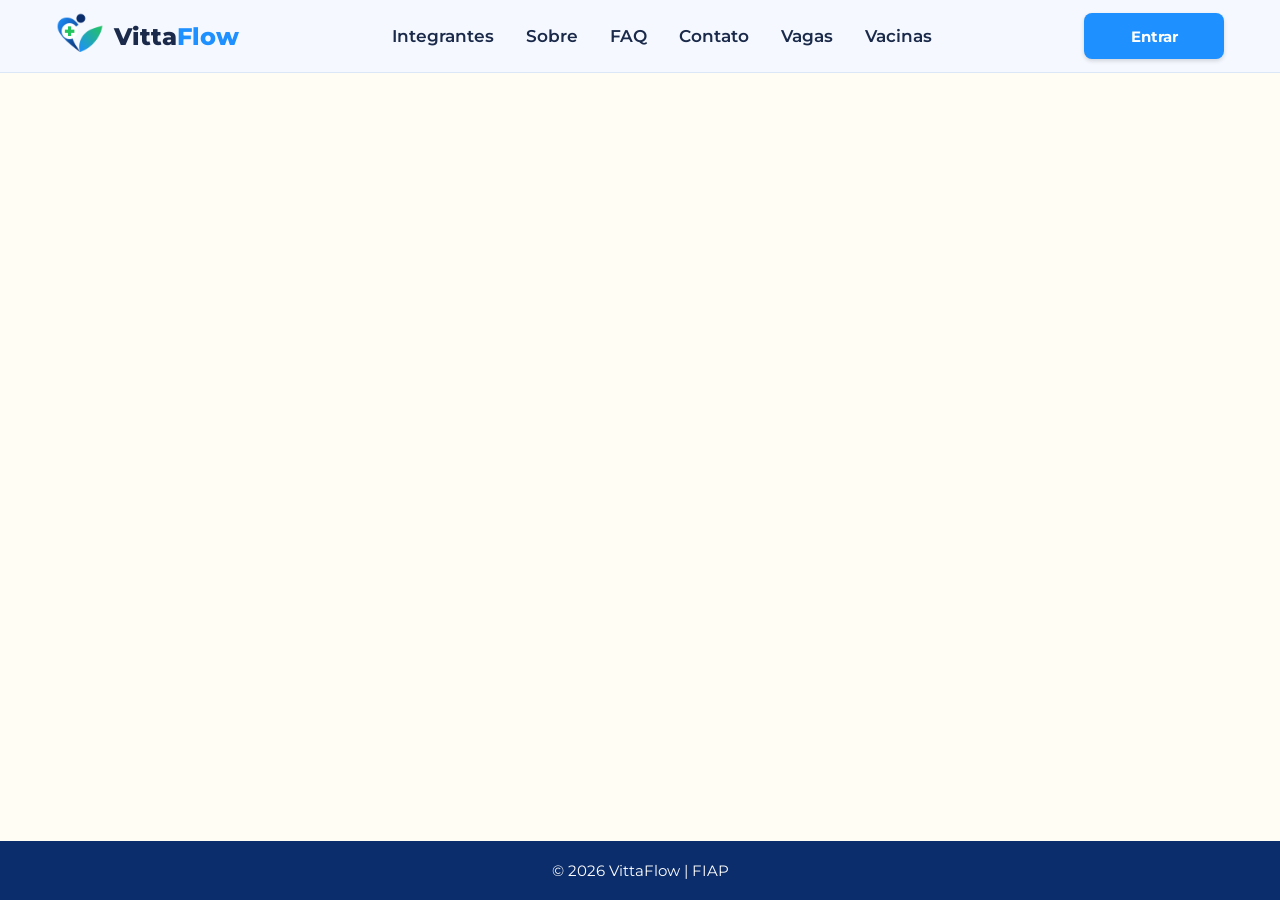
==== index.html @ a1d6f842 "Esqueleto" ====
<!DOCTYPE html>
<html lang="pt-BR">

<head>
    <meta charset="UTF-8">
    <meta name="viewport" content="width=device-width, initial-scale=1.0">
    <link rel="stylesheet" href="./css/style.css">
    <link rel="icon" type="image/x-icon" href="img/icon.ico">
    <link rel="preconnect" href="https://fonts.googleapis.com">
    <link rel="preconnect" href="https://fonts.gstatic.com" crossorigin>
    <link href="https://fonts.googleapis.com/css2?family=Montserrat:wght@400;600;700;800&display=swap" rel="stylesheet">
    <link rel="stylesheet" href="https://cdnjs.cloudflare.com/ajax/libs/font-awesome/6.5.2/css/all.min.css">
    <title>VittaFlow</title>
</head>

<body>
    <header>
        <div class="logo">
            <a href="index.html"><img src="./assets/icons/logo.png" alt="Logo VittaFlow" class="logoImg"></a>
            <span>Vitta<p>Flow</p></span>
        </div>

        <button class="btn-menu" id="btn-menu" aria-label="Abrir menu">
            <span></span>
            <span></span>
            <span></span>
        </button>

        <nav class="menu-centro" id="menu-centro">
            <ul>
                <li><a href="./integrantes.html">Integrantes</a></li>
                <li><a href="./sobre.html">Sobre</a></li>
                <li><a href="./faq.html">FAQ</a></li>
                <li><a href="./contato.html">Contato</a></li>
                <li><a href="./vagas.html">Vagas</a></li>
                <li><a href="./vacinas.html">Vacinas</a></li>
            </ul>
        </nav>

        <div class="botoes-direita">
            <a href="login.html"><button>Entrar</button></a>
        </div>
    </header>

    <main>
        
    </main>

    <footer>
        <p>© 2026 VittaFlow | FIAP</p>
    </footer>

    <script src="./js/script.js"></script>
</body>

</html>
---- css/style.css ----
* {
  margin: 0;
  padding: 0;
  box-sizing: border-box;
}


:root {
  --azul-saude: #0B2D6B;
  --azul-tech: #1E90FF;
  --verde-vida: #22C55E;
  --fundo: #FFFDF4;
  --card: #FBEBC8;
  --cinza-claro: #F5F9FF;
  --branco: #ffffff;
  --texto: #1b2a4a;
  --texto-suave: #55627f;

}

body {
  font-family: "Montserrat", sans-serif;
  color: var(--texto);
  background-color: var(--fundo);
  min-height: 100vh;
  display: flex;
  flex-direction: column;
}

a {
  color: inherit;
  text-decoration: none;
}

ul {
  display: inline-flex;
  list-style: none;
}

header {
  background-color: var(--cinza-claro);
  display: flex;
  justify-content: space-between;
  align-items: center;
  width: 100%;
  padding: 12px 56px;
  border-bottom: 1px solid #dbe6f6;
}

.logo {
  display: flex;
  align-items: center;
  gap: 10px;
}

.logo span {
  display: flex;
  font-size: 1.5rem;
  font-weight: 800;
}

.logo span p {
  color: var(--azul-tech);
}

.logoImg {
  width: 3rem;
  height: auto;
}

.menu-centro {
  display: flex;
  gap: 15px;
  color: var(--texto);
}

header ul {
  gap: 32px;
  color: var(--texto);
  font-size: 17px;
  font-weight: 600;
}

.menu-centro a {
  padding-bottom: 4px;
  transition: 0.3s;
}

.menu-centro a:hover {
  color: var(--laranja);
}

.menu-centro .ativo {
  width: 10px;
  height: 10px;
  background-color: var(--azul-tech);
  color: white;
  border-radius: 25px;
}

.menu-centro .ativo:hover{
  background-color: var(--azul-saude);
  color: white;
}
.botoes-direita {
  display: flex;
  align-items: center;
}

button {
  width: 140px;
  height: 46px;
  border-radius: 8px;
  background-color: var(--azul-tech);
  font-family: inherit;
  font-size: 15px;
  color: var(--branco);
  font-weight: 700;
  cursor: pointer;
  border: none;
  box-shadow: 0 2px 4px rgba(0,0,0,0.15);
  transition: background-color 0.2s, transform 0.2s;
}

button:hover {
  background-color: #1479dc;
  transform: translateY(-2px);
}

main {
  flex: 1;
  display: flex;
  flex-direction: column;
}

.container1 {
  display: flex;
  justify-content: space-between;
  align-items: center;
  gap: 50px;
  background: linear-gradient(180deg, #ffffff 0%, #fffbe6 100%);
  padding: 60px 56px;
}

.texto {
  display: flex;
  flex-direction: column;
  max-width: 640px;
  gap: 20px;
}

.texto h1 {
  font-size: 40px;
  line-height: 1.2;
  font-weight: 800;
  color: var(--azul-saude);
}

.texto h3 {
  font-size: 20px;
  font-weight: 400;
  line-height: 1.5;
  color: var(--texto-suave);
}

footer {
  background-color: var(--azul-saude);
  color: var(--branco);
  text-align: center;
  padding: 20px;
  font-size: 14px;
}

footer p {
  margin: 0;
  font-size: 0.95rem;
}

/* =====================================================
   RESPONSIVIDADE (Menu Hambúrguer, Tablet e Mobile)
   ===================================================== */
.btn-menu {
  display: none;
  flex-direction: column;
  justify-content: center;
  align-items: center;
  gap: 5px;
  width: 44px;
  height: 44px;
  padding: 0;
  background: transparent;
  border: none;
  box-shadow: none;
  border-radius: 8px;
}

.btn-menu span {
  display: block;
  width: 24px;
  height: 3px;
  background-color: var(--texto);
  border-radius: 2px;
  transition: transform 0.3s, opacity 0.3s;
}

.btn-menu.aberto span:nth-child(1) {
  transform: translateY(8px) rotate(45deg);
}

.btn-menu.aberto span:nth-child(2) {
  opacity: 0;
}

.btn-menu.aberto span:nth-child(3) {
  transform: translateY(-8px) rotate(-45deg);
}

a:focus-visible,
button:focus-visible,
input:focus-visible {
  outline: 3px solid var(--laranja);
  outline-offset: 2px;
}

/* ===== TABLET e ABAIXO (até 991px) ===== */
@media (max-width: 991px) {
  header {
    position: relative;
    padding: 12px 24px;
  }

  .btn-menu {
    display: flex;
  }

  .menu-centro {
    display: none;
    position: absolute;
    top: 100%;
    left: 0;
    width: 100%;
    z-index: 100;
    padding: 12px 24px 20px;
    background-color: var(--cinza-claro);
    border-top: 1px solid rgba(0, 0, 0, 0.12);
    box-shadow: 0 8px 14px rgba(0, 0, 0, 0.15);
  }

  .menu-centro.aberto {
    display: flex;
  }

  header ul {
    display: flex;
    flex-direction: column;
    gap: 8px;
    width: 100%;
  }

  .menu-centro a {
    display: block;
    padding: 10px 4px;
  }

  .menu-centro .ativo {
    border-bottom: none;
    border-left: 4px solid var(--laranja);
    padding-left: 12px;
  }

  .container1 {
    padding: 40px 24px;
  }
}

/* ===== MOBILE (até 767px) ===== */
@media (max-width: 767px) {
  header {
    padding: 10px 16px;
  }

  .logoImg {
    width: 2.4rem;
  }

  .logo span {
    font-size: 1.2rem;
  }

  .botoes-direita button {
    width: auto;
    height: 38px;
    padding: 0 12px;
    font-size: 13px;
  }

  .texto h1 {
    font-size: 1.75rem;
  }

  .texto h3 {
    font-size: 1rem;
  }

  .container1 {
    padding: 30px 16px;
  }

  footer {
    padding: 16px;
  }
}
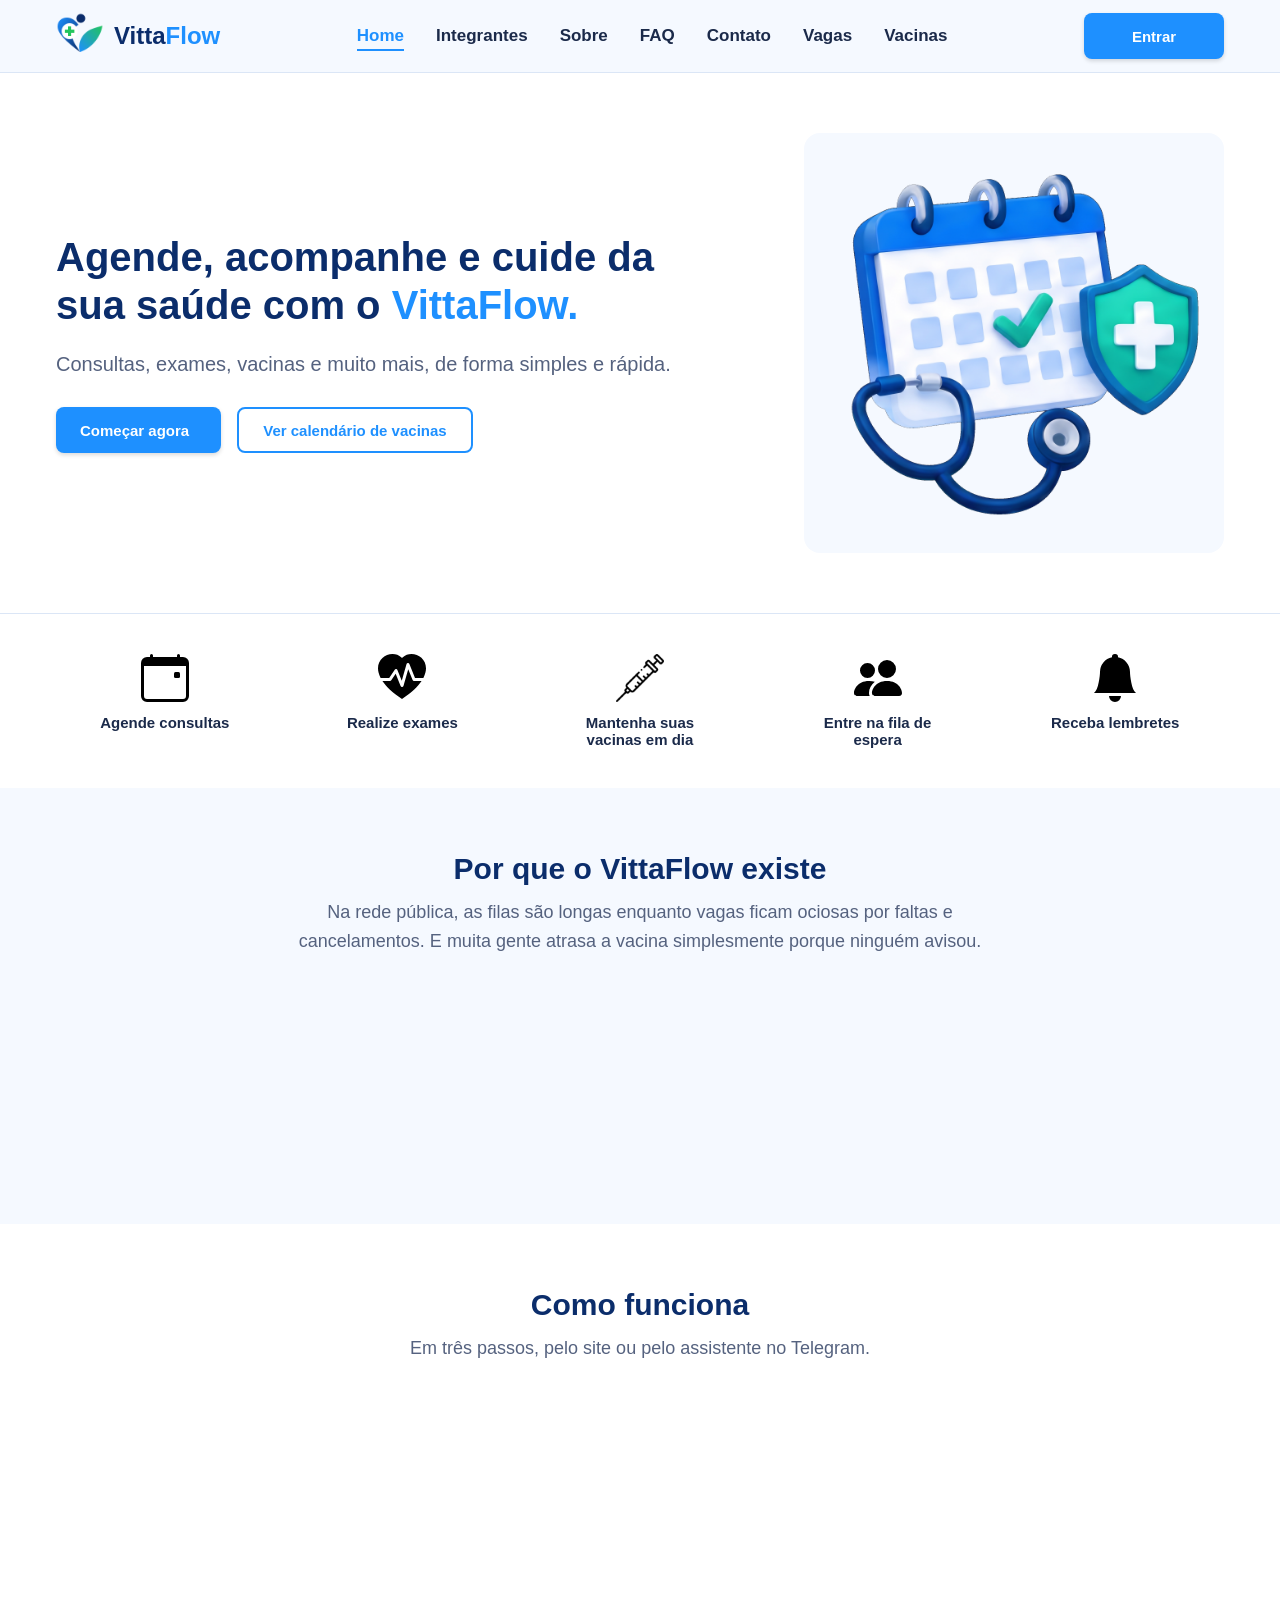
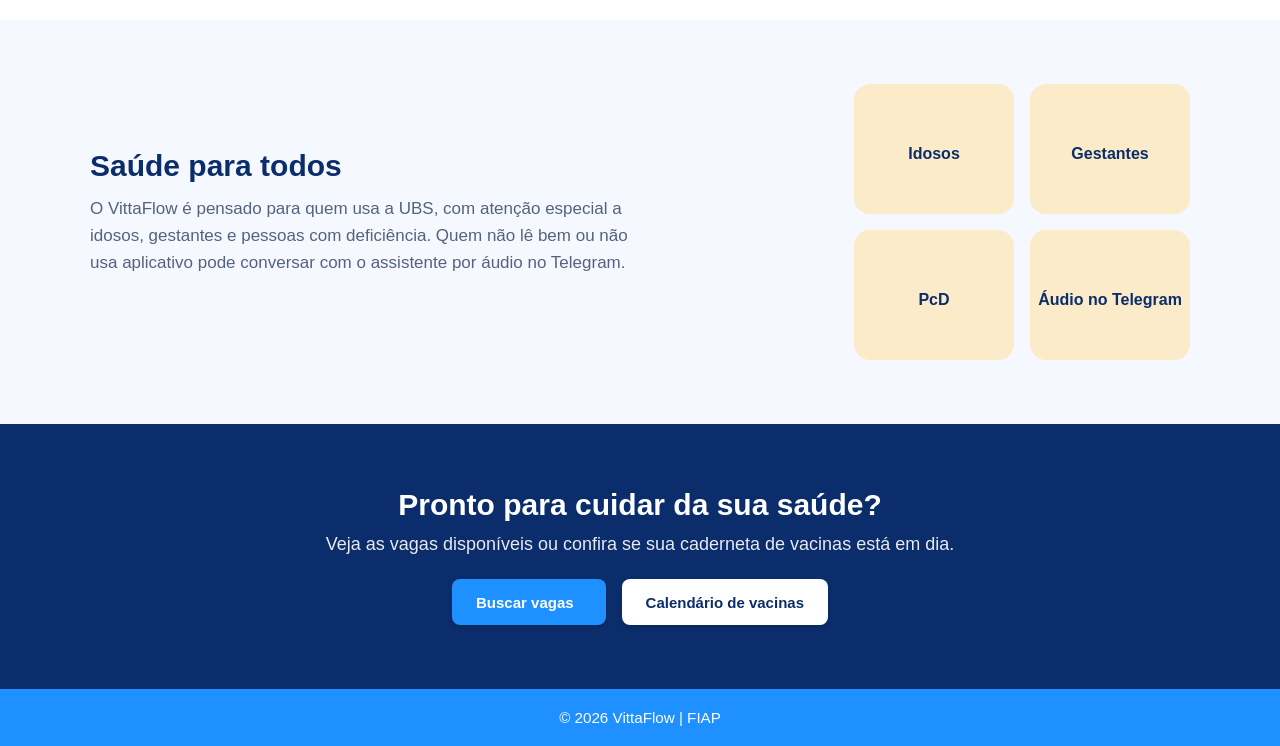
==== commit 02aa5c15: "Home e Integrantes" ====
--- a/index.html
+++ b/index.html
@@ -4,13 +4,12 @@
 <head>
     <meta charset="UTF-8">
     <meta name="viewport" content="width=device-width, initial-scale=1.0">
+    <meta name="description"
+        content="VittaFlow: agende consultas, exames e vacinas na rede pública, entre na fila de espera e receba lembretes.">
     <link rel="stylesheet" href="./css/style.css">
-    <link rel="icon" type="image/x-icon" href="img/icon.ico">
+    <link rel="icon" type="image/x-icon" href="assets/icons/logo.ico">
     <link rel="preconnect" href="https://fonts.googleapis.com">
-    <link rel="preconnect" href="https://fonts.gstatic.com" crossorigin>
-    <link href="https://fonts.googleapis.com/css2?family=Montserrat:wght@400;600;700;800&display=swap" rel="stylesheet">
-    <link rel="stylesheet" href="https://cdnjs.cloudflare.com/ajax/libs/font-awesome/6.5.2/css/all.min.css">
-    <title>VittaFlow</title>
+    <title>VittaFlow | Home</title>
 </head>
 
 <body>
@@ -20,7 +19,8 @@
             <span>Vitta<p>Flow</p></span>
         </div>
 
-        <button class="btn-menu" id="btn-menu" aria-label="Abrir menu">
+        <button class="btn-menu" id="btn-menu" aria-label="Abrir menu" aria-expanded="false"
+            aria-controls="menu-centro">
             <span></span>
             <span></span>
             <span></span>
@@ -28,6 +28,7 @@
 
         <nav class="menu-centro" id="menu-centro">
             <ul>
+                <li><a href="./index.html" class="ativo">Home</a></li>
                 <li><a href="./integrantes.html">Integrantes</a></li>
                 <li><a href="./sobre.html">Sobre</a></li>
                 <li><a href="./faq.html">FAQ</a></li>
@@ -38,12 +39,140 @@
         </nav>
 
         <div class="botoes-direita">
-            <a href="login.html"><button>Entrar</button></a>
+            <a href="vagas.html" class="btn">Entrar</a>
         </div>
     </header>
 
     <main>
-        
+        <!-- Seção principal -->
+        <section class="container1">
+            <div class="texto">
+                <h1>Agende, acompanhe e cuide da sua saúde com o <span class="destaque">VittaFlow.</span></h1>
+                <h3>Consultas, exames, vacinas e muito mais, de forma simples e rápida.</h3>
+                <div class="grupo-botoes">
+                    <a href="vagas.html" class="btn btn-comecar">Começar agora <i
+                            class="fa-solid fa-arrow-right"></i></a>
+                    <a href="vacinas.html" class="btn btn-secundario">Ver calendário de vacinas</a>
+                </div>
+            </div>
+
+            <div class="ilustracao">
+                <img src="./assets/icons/calendarMedico.png" alt="Calendário com escudo de saúde e estetoscópio"
+                    class="img-hero">
+            </div>
+        </section>
+
+        <!-- Funcionalidades -->
+        <section class="funcionalidades" aria-label="Funcionalidades">
+            <div class="item-func">
+                <img src="./assets/icons/calendar-event.svg" alt="Ícone de calendário">
+                <p>Agende consultas</p>
+            </div>
+
+            <div class="item-func">
+                <img src="./assets/icons/heart-pulse-fill.svg" alt="Ícone de exames">
+                <p>Realize exames</p>
+            </div>
+
+            <div class="item-func">
+                <img src="./assets/icons/vacina.png" alt="Ícone de vacina">
+                <p>Mantenha suas vacinas em dia</p>
+            </div>
+
+            <div class="item-func">
+                <img src="./assets/icons/people-fill.svg" alt="Ícone de fila de espera">
+                <p>Entre na fila de espera</p>
+            </div>
+
+            <div class="item-func">
+                <img src="./assets/icons/bell-fill.svg" alt="Ícone de sino">
+                <p>Receba lembretes</p>
+            </div>
+        </section>
+
+        <!-- Problema e solução -->
+        <section class="secao secao-problema">
+            <div class="secao-cabecalho">
+                <h2>Por que o VittaFlow existe</h2>
+                <p>Na rede pública, as filas são longas enquanto vagas ficam ociosas por faltas e cancelamentos. E muita
+                    gente atrasa a vacina simplesmente porque ninguém avisou.</p>
+            </div>
+
+            <div class="cards">
+                <article class="card reveal">
+                    <i class="fa-solid fa-bell"></i>
+                    <h3>Avisa antes</h3>
+                    <p>Lembretes de consultas, exames e vacinas pendentes, direto no seu celular.</p>
+                </article>
+                <article class="card reveal">
+                    <i class="fa-solid fa-calendar-check"></i>
+                    <h3>Agenda pela vaga mais próxima</h3>
+                    <p>Escolha a unidade de saúde e o turno e marque sem enfrentar fila.</p>
+                </article>
+                <article class="card reveal">
+                    <i class="fa-solid fa-recycle"></i>
+                    <h3>Reaproveita a vaga</h3>
+                    <p>Cancelou? A vaga passa para quem está na fila de espera, e ninguém perde a chance.</p>
+                </article>
+            </div>
+        </section>
+
+        <!-- Como funciona -->
+        <section class="secao secao-passos">
+            <div class="secao-cabecalho">
+                <h2>Como funciona</h2>
+                <p>Em três passos, pelo site ou pelo assistente no Telegram.</p>
+            </div>
+
+            <ol class="passos">
+                <li class="passo reveal">
+                    <span class="numero">1</span>
+                    <h3>Escolha o atendimento</h3>
+                    <p>Consulta, exame ou vacina, na unidade e no turno que preferir.</p>
+                </li>
+                <li class="passo reveal">
+                    <span class="numero">2</span>
+                    <h3>Agende ou entre na fila</h3>
+                    <p>Sem vaga disponível? Entre na fila de espera e seja avisado quando abrir uma.</p>
+                </li>
+                <li class="passo reveal">
+                    <span class="numero">3</span>
+                    <h3>Receba o lembrete</h3>
+                    <p>Acompanhe seus agendamentos e a caderneta de vacinas, sempre atualizada.</p>
+                </li>
+            </ol>
+        </section>
+
+        <!-- Acessibilidade e público -->
+        <section class="secao secao-publico">
+            <div class="publico">
+                <div class="publico-texto">
+                    <h2>Saúde para todos</h2>
+                    <p>O VittaFlow é pensado para quem usa a UBS, com atenção especial a idosos, gestantes e pessoas com
+                        deficiência. Quem não lê bem ou não usa aplicativo pode conversar com o assistente por áudio no
+                        Telegram.</p>
+                </div>
+                <div class="publico-selos">
+                    <div class="selo"><i class="fa-solid fa-person-cane"></i><span>Idosos</span></div>
+                    <div class="selo"><i class="fa-solid fa-person-pregnant"></i><span>Gestantes</span></div>
+                    <div class="selo"><i class="fa-solid fa-wheelchair"></i><span>PcD</span></div>
+                    <div class="selo"><i class="fa-brands fa-telegram"></i><span>Áudio no Telegram</span></div>
+                </div>
+            </div>
+        </section>
+
+
+
+        <!-- Chamada final -->
+        <section class="secao secao-cta">
+            <h2>Pronto para cuidar da sua saúde?</h2>
+            <p>Veja as vagas disponíveis ou confira se sua caderneta de vacinas está em dia.</p>
+            <div class="grupo-botoes grupo-centro">
+                <a href="vagas.html" class="btn btn-comecar">Buscar vagas <i
+                        class="fa-solid fa-magnifying-glass"></i></a>
+                <a href="vacinas.html" class="btn btn-claro">Calendário de vacinas</a>
+            </div>
+        </section>
     </main>
 
     <footer>
--- a/css/style.css
+++ b/css/style.css
@@ -4,24 +4,25 @@
   box-sizing: border-box;
 }
 
-
 :root {
   --azul-saude: #0B2D6B;
   --azul-tech: #1E90FF;
+  --azul-hover: #1479dc;
   --verde-vida: #22C55E;
-  --fundo: #FFFDF4;
   --card: #FBEBC8;
   --cinza-claro: #F5F9FF;
   --branco: #ffffff;
   --texto: #1b2a4a;
   --texto-suave: #55627f;
-
-}
+  --borda: #dbe6f6;
+}
+
+
 
 body {
   font-family: "Montserrat", sans-serif;
   color: var(--texto);
-  background-color: var(--fundo);
+  background-attachment: fixed;
   min-height: 100vh;
   display: flex;
   flex-direction: column;
@@ -37,41 +38,24 @@
   list-style: none;
 }
 
+h2 {
+  font-size: 30px;
+  font-weight: 800;
+  color: var(--azul-saude);
+}
+
+/* Header & Navegação */
 header {
+  position: sticky;
+  top: 0;
+  z-index: 100;
   background-color: var(--cinza-claro);
   display: flex;
   justify-content: space-between;
   align-items: center;
   width: 100%;
   padding: 12px 56px;
-  border-bottom: 1px solid #dbe6f6;
-}
-
-.logo {
-  display: flex;
-  align-items: center;
-  gap: 10px;
-}
-
-.logo span {
-  display: flex;
-  font-size: 1.5rem;
-  font-weight: 800;
-}
-
-.logo span p {
-  color: var(--azul-tech);
-}
-
-.logoImg {
-  width: 3rem;
-  height: auto;
-}
-
-.menu-centro {
-  display: flex;
-  gap: 15px;
-  color: var(--texto);
+  border-bottom: 1px solid var(--borda);
 }
 
 header ul {
@@ -81,35 +65,68 @@
   font-weight: 600;
 }
 
+.logo {
+  display: flex;
+  align-items: center;
+  gap: 10px;
+}
+
+.logo span {
+  display: flex;
+  font-size: 1.5rem;
+  font-weight: 800;
+  color: var(--azul-saude);
+}
+
+.logo span p {
+  color: var(--azul-tech);
+}
+
+.logoImg {
+  width: 3rem;
+  height: auto;
+}
+
+.menu-centro {
+  display: flex;
+  gap: 15px;
+  color: var(--texto);
+}
+
 .menu-centro a {
   padding-bottom: 4px;
-  transition: 0.3s;
+  border-bottom: 2px solid transparent;
+  transition: color 0.2s, border-color 0.2s;
 }
 
 .menu-centro a:hover {
-  color: var(--laranja);
-}
-
-.menu-centro .ativo {
-  width: 10px;
-  height: 10px;
-  background-color: var(--azul-tech);
-  color: white;
-  border-radius: 25px;
-}
-
-.menu-centro .ativo:hover{
-  background-color: var(--azul-saude);
-  color: white;
-}
+  color: var(--azul-tech);
+}
+
+.menu-centro a.ativo {
+  color: var(--azul-tech);
+  border-bottom-color: var(--azul-tech);
+}
+
 .botoes-direita {
   display: flex;
   align-items: center;
 }
 
-button {
-  width: 140px;
+.destaque {
+  color: var(--azul-tech);
+}
+
+/* Botões */
+button,
+.btn {
+  display: inline-flex;
+  justify-content: center;
+  align-items: center;
+  gap: 8px;
+  min-width: 140px;
   height: 46px;
+  padding: 0 24px;
   border-radius: 8px;
   background-color: var(--azul-tech);
   font-family: inherit;
@@ -118,67 +135,48 @@
   font-weight: 700;
   cursor: pointer;
   border: none;
-  box-shadow: 0 2px 4px rgba(0,0,0,0.15);
+  box-shadow: 0 2px 4px rgba(0, 0, 0, 0.15);
   transition: background-color 0.2s, transform 0.2s;
 }
 
-button:hover {
-  background-color: #1479dc;
-  transform: translateY(-2px);
-}
-
-main {
-  flex: 1;
-  display: flex;
-  flex-direction: column;
-}
-
-.container1 {
-  display: flex;
-  justify-content: space-between;
-  align-items: center;
-  gap: 50px;
-  background: linear-gradient(180deg, #ffffff 0%, #fffbe6 100%);
-  padding: 60px 56px;
-}
-
-.texto {
-  display: flex;
-  flex-direction: column;
-  max-width: 640px;
-  gap: 20px;
-}
-
-.texto h1 {
-  font-size: 40px;
-  line-height: 1.2;
-  font-weight: 800;
+button:hover,
+.btn:hover {
+  background-color: var(--azul-hover);
+  transform: translateY(-1px);
+}
+
+.btn-secundario {
+  background-color: transparent;
+  color: var(--azul-tech);
+  border: 2px solid var(--azul-tech);
+  box-shadow: none;
+}
+
+.btn-secundario:hover {
+  background-color: var(--azul-tech);
+  color: var(--branco);
+}
+
+.btn-claro {
+  background-color: var(--branco);
   color: var(--azul-saude);
 }
 
-.texto h3 {
-  font-size: 20px;
-  font-weight: 400;
-  line-height: 1.5;
-  color: var(--texto-suave);
-}
-
-footer {
-  background-color: var(--azul-saude);
-  color: var(--branco);
-  text-align: center;
-  padding: 20px;
-  font-size: 14px;
-}
-
-footer p {
-  margin: 0;
-  font-size: 0.95rem;
-}
-
-/* =====================================================
-   RESPONSIVIDADE (Menu Hambúrguer, Tablet e Mobile)
-   ===================================================== */
+.btn-claro:hover {
+  background-color: var(--cinza-claro);
+}
+
+.grupo-botoes {
+  display: flex;
+  flex-wrap: wrap;
+  gap: 16px;
+  margin-top: 8px;
+}
+
+.grupo-centro {
+  justify-content: center;
+}
+
 .btn-menu {
   display: none;
   flex-direction: column;
@@ -186,12 +184,18 @@
   align-items: center;
   gap: 5px;
   width: 44px;
+  min-width: 44px;
   height: 44px;
   padding: 0;
   background: transparent;
   border: none;
   box-shadow: none;
   border-radius: 8px;
+}
+
+.btn-menu:hover {
+  background: transparent;
+  transform: none;
 }
 
 .btn-menu span {
@@ -215,20 +219,399 @@
   transform: translateY(-8px) rotate(-45deg);
 }
 
+/* Layout Principal (Main / Hero) */
+main {
+  flex: 1;
+  display: flex;
+  flex-direction: column;
+}
+
+.container1 {
+  display: flex;
+  justify-content: space-between;
+  align-items: center;
+  gap: 50px;
+  background: #ffffff;
+  padding: 60px 56px;
+}
+
+.texto {
+  display: flex;
+  flex-direction: column;
+  max-width: 640px;
+  gap: 20px;
+}
+
+.texto h1 {
+  font-size: 40px;
+  line-height: 1.2;
+  font-weight: 800;
+  color: var(--azul-saude);
+}
+
+.texto h3 {
+  font-size: 20px;
+  font-weight: 400;
+  line-height: 1.5;
+  color: var(--texto-suave);
+}
+
+.ilustracao {
+  position: relative;
+  display: flex;
+  justify-content: center;
+  align-items: center;
+  width: 420px;
+  min-height: 320px;
+  background-color: var(--cinza-claro);
+  border-radius: 16px;
+  flex-shrink: 0;
+}
+
+.img-hero {
+  width: 100%;
+  height: auto;
+  border-radius: 16px;
+}
+
+/* Faixa de Funcionalidades */
+.funcionalidades {
+  display: flex;
+  justify-content: space-around;
+  align-items: flex-start;
+  flex-wrap: wrap;
+  gap: 20px;
+  padding: 40px 56px;
+  background-color: var(--branco);
+  border-top: 1px solid var(--borda);
+}
+
+.item-func {
+  display: flex;
+  flex-direction: column;
+  align-items: center;
+  gap: 12px;
+  width: 150px;
+  text-align: center;
+}
+
+.item-func img {
+  width: 48px;
+  height: 48px;
+  object-fit: contain;
+  transition: transform 0.3s;
+}
+
+.item-func p {
+  font-size: 15px;
+  font-weight: 600;
+  color: var(--texto);
+}
+
+.item-func:hover img {
+  transform: scale(1.1);
+}
+
+/* Seções genéricas */
+.secao {
+  padding: 64px 56px;
+}
+
+.secao-cabecalho {
+  max-width: 720px;
+  margin: 0 auto 40px;
+  text-align: center;
+}
+
+.secao-cabecalho p {
+  margin-top: 12px;
+  font-size: 18px;
+  line-height: 1.6;
+  color: var(--texto-suave);
+}
+
+.secao-problema {
+  background-color: var(--cinza-claro);
+}
+
+.cards {
+  display: grid;
+  grid-template-columns: repeat(3, 1fr);
+  gap: 24px;
+  max-width: 1100px;
+  margin: 0 auto;
+}
+
+.card {
+  background-color: var(--branco);
+  border: 1px solid var(--borda);
+  border-radius: 16px;
+  padding: 28px 24px;
+  box-shadow: 0 4px 12px rgba(11, 45, 107, 0.06);
+  transition: transform 0.2s, box-shadow 0.2s;
+}
+
+.card:hover {
+  transform: translateY(-4px);
+  box-shadow: 0 8px 20px rgba(11, 45, 107, 0.12);
+}
+
+.card i {
+  font-size: 2rem;
+  color: var(--azul-tech);
+  margin-bottom: 16px;
+}
+
+.card h3 {
+  font-size: 19px;
+  color: var(--azul-saude);
+  margin-bottom: 8px;
+}
+
+.card p {
+  line-height: 1.6;
+  color: var(--texto-suave);
+}
+
+/* Como funciona */
+.secao-passos {
+  background-color: var(--branco);
+}
+
+.passos {
+  display: grid;
+  grid-template-columns: repeat(3, 1fr);
+  gap: 24px;
+  max-width: 1100px;
+  margin: 0 auto;
+  list-style: none;
+}
+
+.passo {
+  text-align: center;
+  padding: 0 12px;
+}
+
+.numero {
+  display: inline-flex;
+  justify-content: center;
+  align-items: center;
+  width: 56px;
+  height: 56px;
+  margin-bottom: 16px;
+  border-radius: 50%;
+  background-color: var(--azul-tech);
+  color: var(--branco);
+  font-size: 24px;
+  font-weight: 800;
+}
+
+.passo h3 {
+  font-size: 19px;
+  color: var(--azul-saude);
+  margin-bottom: 8px;
+}
+
+.passo p {
+  line-height: 1.6;
+  color: var(--texto-suave);
+}
+
+/* Público */
+.secao-publico {
+  background-color: var(--cinza-claro);
+}
+
+.publico {
+  display: flex;
+  align-items: center;
+  justify-content: space-between;
+  gap: 48px;
+  max-width: 1100px;
+  margin: 0 auto;
+}
+
+.publico-texto {
+  max-width: 560px;
+}
+
+.publico-texto p {
+  margin: 12px 0 20px;
+  font-size: 17px;
+  line-height: 1.6;
+  color: var(--texto-suave);
+}
+
+.lista-check {
+  display: flex;
+  flex-direction: column;
+  gap: 12px;
+  font-weight: 600;
+}
+
+.lista-check i {
+  color: var(--verde-vida);
+  margin-right: 8px;
+}
+
+.publico-selos {
+  display: grid;
+  grid-template-columns: repeat(2, 1fr);
+  gap: 16px;
+}
+
+.selo {
+  display: flex;
+  flex-direction: column;
+  align-items: center;
+  justify-content: center;
+  gap: 10px;
+  width: 160px;
+  height: 130px;
+  background-color: var(--card);
+  border-radius: 16px;
+  font-weight: 700;
+  color: var(--azul-saude);
+  text-align: center;
+  padding: 8px;
+}
+
+.selo i {
+  font-size: 2rem;
+}
+
+/* LGPD */
+.secao-lgpd {
+  background-color: var(--branco);
+  padding: 40px 56px;
+}
+
+.lgpd {
+  display: flex;
+  align-items: center;
+  gap: 24px;
+  max-width: 900px;
+  margin: 0 auto;
+  padding: 28px 32px;
+  border: 2px solid var(--verde-vida);
+  border-radius: 16px;
+  background-color: #f1fdf5;
+}
+
+.lgpd > i {
+  font-size: 3rem;
+  color: var(--verde-vida);
+}
+
+.lgpd h2 {
+  font-size: 22px;
+  margin-bottom: 6px;
+}
+
+.lgpd p {
+  line-height: 1.6;
+  color: var(--texto-suave);
+}
+
+/* Chamada final */
+.secao-cta {
+  text-align: center;
+  background-color: var(--azul-saude);
+  color: var(--branco);
+}
+
+.secao-cta h2 {
+  color: var(--branco);
+}
+
+.secao-cta p {
+  margin: 12px 0 24px;
+  font-size: 18px;
+  opacity: 0.9;
+}
+
+/* Footer */
+footer {
+  background-color: var(--azul-tech);
+  color: var(--branco);
+  text-align: center;
+  padding: 20px;
+  font-size: 14px;
+}
+
+footer p {
+  margin: 0;
+  font-size: 0.95rem;
+}
+
+/* Animação de entrada */
+.reveal {
+  opacity: 0;
+  transform: translateY(20px);
+  transition: opacity 0.6s ease, transform 0.6s ease;
+}
+
+.reveal.visivel {
+  opacity: 1;
+  transform: none;
+}
+
+/* Acessibilidade */
 a:focus-visible,
-button:focus-visible,
-input:focus-visible {
-  outline: 3px solid var(--laranja);
+button:focus-visible {
+  outline: 3px solid var(--verde-vida);
   outline-offset: 2px;
 }
 
-/* ===== TABLET e ABAIXO (até 991px) ===== */
-@media (max-width: 991px) {
+@media (prefers-reduced-motion: reduce) {
+  html {
+    scroll-behavior: auto;
+  }
+
+  .reveal {
+    opacity: 1;
+    transform: none;
+    transition: none;
+  }
+}
+
+/* Tablet */
+@media (max-width: 992px) {
   header {
-    position: relative;
     padding: 12px 24px;
   }
 
+  header ul {
+    gap: 18px;
+    font-size: 15px;
+  }
+
+  .container1 {
+    padding: 48px 24px;
+    gap: 32px;
+  }
+
+  .ilustracao {
+    width: 340px;
+  }
+
+  .secao {
+    padding: 48px 24px;
+  }
+
+  .cards,
+  .passos {
+    grid-template-columns: 1fr;
+    max-width: 520px;
+  }
+
+  .publico {
+    flex-direction: column;
+  }
+}
+
+/* Celular */
+@media (max-width: 768px) {
   .btn-menu {
     display: flex;
   }
@@ -238,75 +621,73 @@
     position: absolute;
     top: 100%;
     left: 0;
-    width: 100%;
-    z-index: 100;
-    padding: 12px 24px 20px;
+    right: 0;
     background-color: var(--cinza-claro);
-    border-top: 1px solid rgba(0, 0, 0, 0.12);
-    box-shadow: 0 8px 14px rgba(0, 0, 0, 0.15);
+    border-bottom: 1px solid var(--borda);
+    padding: 16px 24px;
+    box-shadow: 0 8px 16px rgba(0, 0, 0, 0.08);
   }
 
   .menu-centro.aberto {
-    display: flex;
-  }
-
-  header ul {
+    display: block;
+  }
+
+  .menu-centro ul {
     display: flex;
     flex-direction: column;
-    gap: 8px;
+    gap: 16px;
+  }
+
+  .botoes-direita {
+    display: none;
+  }
+
+  header {
+    justify-content: space-between;
+  }
+
+  .container1 {
+    flex-direction: column;
+    text-align: center;
+  }
+
+  .texto {
+    align-items: center;
+  }
+
+  .texto h1 {
+    font-size: 30px;
+  }
+
+  .texto h3 {
+    font-size: 17px;
+  }
+
+  .ilustracao {
     width: 100%;
-  }
-
-  .menu-centro a {
-    display: block;
-    padding: 10px 4px;
-  }
-
-  .menu-centro .ativo {
-    border-bottom: none;
-    border-left: 4px solid var(--laranja);
-    padding-left: 12px;
-  }
-
-  .container1 {
-    padding: 40px 24px;
-  }
-}
-
-/* ===== MOBILE (até 767px) ===== */
-@media (max-width: 767px) {
-  header {
-    padding: 10px 16px;
-  }
-
-  .logoImg {
-    width: 2.4rem;
-  }
-
-  .logo span {
-    font-size: 1.2rem;
-  }
-
-  .botoes-direita button {
-    width: auto;
-    height: 38px;
-    padding: 0 12px;
-    font-size: 13px;
-  }
-
-  .texto h1 {
-    font-size: 1.75rem;
-  }
-
-  .texto h3 {
-    font-size: 1rem;
-  }
-
-  .container1 {
-    padding: 30px 16px;
-  }
-
-  footer {
-    padding: 16px;
+    max-width: 360px;
+    min-height: 240px;
+  }
+
+  .funcionalidades {
+    padding: 32px 24px;
+  }
+
+  h2 {
+    font-size: 24px;
+  }
+
+  .lgpd {
+    flex-direction: column;
+    text-align: center;
+    padding: 24px 20px;
+  }
+
+  .secao-lgpd {
+    padding: 32px 24px;
+  }
+
+  .selo {
+    width: 140px;
   }
 }
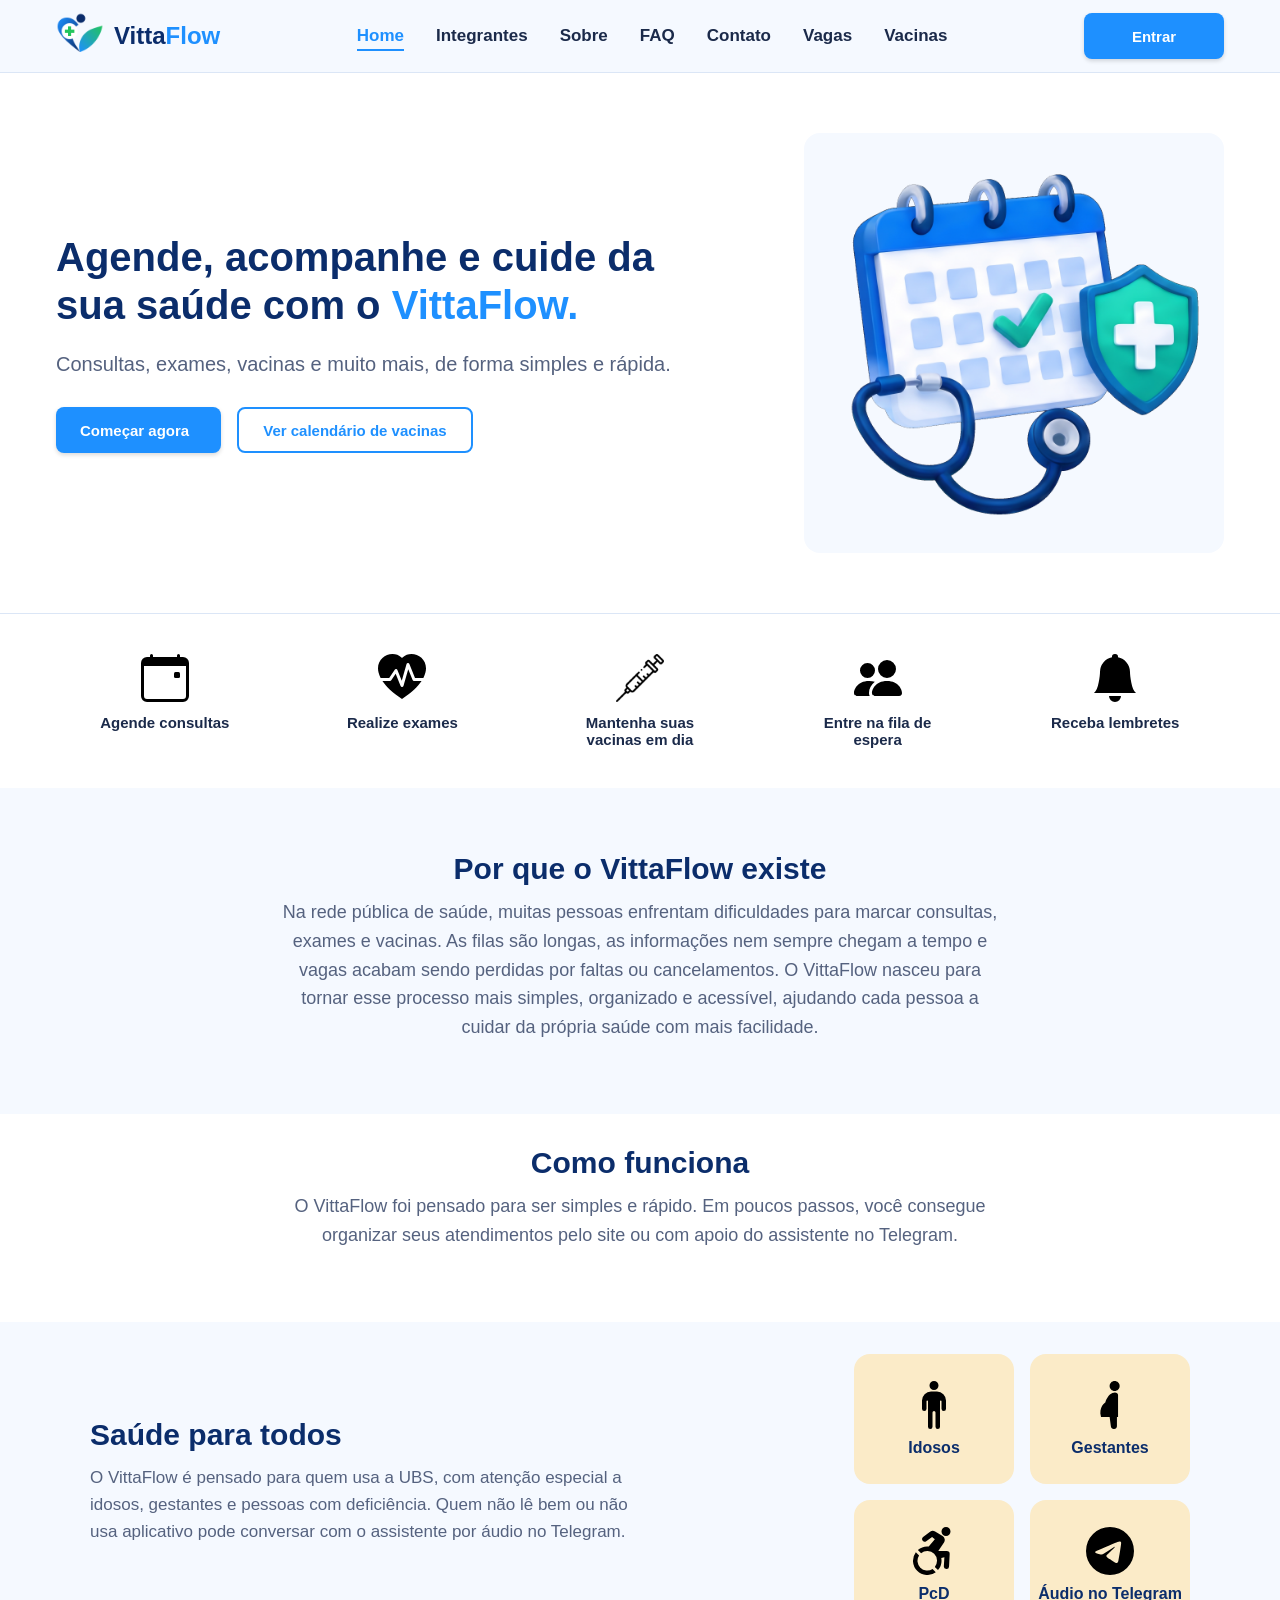
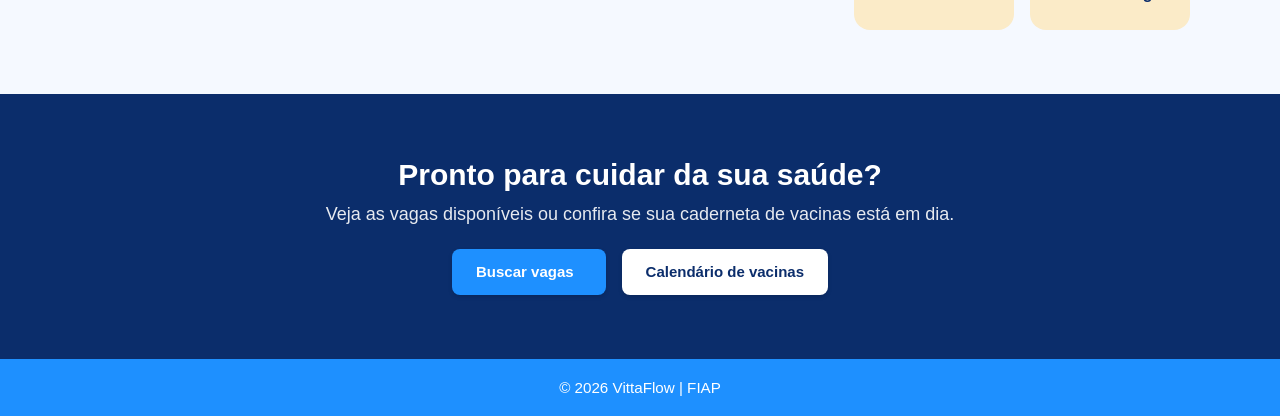
==== commit 83ea06c8: "Pagina de Login" ====
--- a/index.html
+++ b/index.html
@@ -9,7 +9,7 @@
     <link rel="stylesheet" href="./css/style.css">
     <link rel="icon" type="image/x-icon" href="assets/icons/logo.ico">
     <link rel="preconnect" href="https://fonts.googleapis.com">
-    <title>VittaFlow | Home</title>
+    <title>Home | VittaFlow</title>
 </head>
 
 <body>
@@ -39,7 +39,7 @@
         </nav>
 
         <div class="botoes-direita">
-            <a href="vagas.html" class="btn">Entrar</a>
+            <a href="login.html" class="btn">Entrar</a>
         </div>
     </header>
 
@@ -94,26 +94,10 @@
         <section class="secao secao-problema">
             <div class="secao-cabecalho">
                 <h2>Por que o VittaFlow existe</h2>
-                <p>Na rede pública, as filas são longas enquanto vagas ficam ociosas por faltas e cancelamentos. E muita
-                    gente atrasa a vacina simplesmente porque ninguém avisou.</p>
-            </div>
-
-            <div class="cards">
-                <article class="card reveal">
-                    <i class="fa-solid fa-bell"></i>
-                    <h3>Avisa antes</h3>
-                    <p>Lembretes de consultas, exames e vacinas pendentes, direto no seu celular.</p>
-                </article>
-                <article class="card reveal">
-                    <i class="fa-solid fa-calendar-check"></i>
-                    <h3>Agenda pela vaga mais próxima</h3>
-                    <p>Escolha a unidade de saúde e o turno e marque sem enfrentar fila.</p>
-                </article>
-                <article class="card reveal">
-                    <i class="fa-solid fa-recycle"></i>
-                    <h3>Reaproveita a vaga</h3>
-                    <p>Cancelou? A vaga passa para quem está na fila de espera, e ninguém perde a chance.</p>
-                </article>
+                <p>Na rede pública de saúde, muitas pessoas enfrentam dificuldades para marcar consultas, exames e vacinas.
+                    As filas são longas, as informações nem sempre chegam a tempo e vagas acabam sendo perdidas por faltas
+                    ou cancelamentos. O VittaFlow nasceu para tornar esse processo mais simples, organizado e acessível,
+                    ajudando cada pessoa a cuidar da própria saúde com mais facilidade.</p>
             </div>
         </section>
 
@@ -121,26 +105,9 @@
         <section class="secao secao-passos">
             <div class="secao-cabecalho">
                 <h2>Como funciona</h2>
-                <p>Em três passos, pelo site ou pelo assistente no Telegram.</p>
+                <p>O VittaFlow foi pensado para ser simples e rápido. Em poucos passos, você consegue organizar seus
+                    atendimentos pelo site ou com apoio do assistente no Telegram.</p>
             </div>
-
-            <ol class="passos">
-                <li class="passo reveal">
-                    <span class="numero">1</span>
-                    <h3>Escolha o atendimento</h3>
-                    <p>Consulta, exame ou vacina, na unidade e no turno que preferir.</p>
-                </li>
-                <li class="passo reveal">
-                    <span class="numero">2</span>
-                    <h3>Agende ou entre na fila</h3>
-                    <p>Sem vaga disponível? Entre na fila de espera e seja avisado quando abrir uma.</p>
-                </li>
-                <li class="passo reveal">
-                    <span class="numero">3</span>
-                    <h3>Receba o lembrete</h3>
-                    <p>Acompanhe seus agendamentos e a caderneta de vacinas, sempre atualizada.</p>
-                </li>
-            </ol>
         </section>
 
         <!-- Acessibilidade e público -->
@@ -153,10 +120,22 @@
                         Telegram.</p>
                 </div>
                 <div class="publico-selos">
-                    <div class="selo"><i class="fa-solid fa-person-cane"></i><span>Idosos</span></div>
-                    <div class="selo"><i class="fa-solid fa-person-pregnant"></i><span>Gestantes</span></div>
-                    <div class="selo"><i class="fa-solid fa-wheelchair"></i><span>PcD</span></div>
-                    <div class="selo"><i class="fa-brands fa-telegram"></i><span>Áudio no Telegram</span></div>
+                    <div class="selo">
+                        <img src="./assets/icons/person-standing.svg" alt="Ícone de idoso">
+                        <span>Idosos</span>
+                    </div>
+                    <div class="selo">
+                        <img src="./assets/icons/pregnant-woman-1-svgrepo-com.svg" alt="Ícone de idoso">
+                        <span>Gestantes</span>
+                    </div>
+                    <div class="selo">
+                        <img src="./assets/icons/person-wheelchair.svg" alt="Ícone de idoso">
+                        <span>PcD</span>
+                    </div>
+                    <div class="selo">
+                        <img src="./assets/icons/telegram.svg" alt="Ícone de idoso">
+                        <span>Áudio no Telegram</span>
+                    </div>
                 </div>
             </div>
         </section>
--- a/css/style.css
+++ b/css/style.css
@@ -332,6 +332,7 @@
 
 .secao-problema {
   background-color: var(--cinza-claro);
+  padding-bottom: 32px;
 }
 
 .cards {
@@ -376,6 +377,8 @@
 /* Como funciona */
 .secao-passos {
   background-color: var(--branco);
+  padding-top: 32px;
+  padding-bottom: 32px;
 }
 
 .passos {
@@ -420,6 +423,7 @@
 /* Público */
 .secao-publico {
   background-color: var(--cinza-claro);
+  padding-top: 32px;
 }
 
 .publico {
@@ -478,6 +482,13 @@
 
 .selo i {
   font-size: 2rem;
+  color: var(--azul-tech);
+}
+
+.selo img {
+  width: 48px;
+  height: 48px;
+  object-fit: contain;
 }
 
 /* LGPD */
@@ -597,6 +608,19 @@
 
   .secao {
     padding: 48px 24px;
+  }
+
+  .secao-problema {
+    padding-bottom: 24px;
+  }
+
+  .secao-passos {
+    padding-top: 24px;
+    padding-bottom: 24px;
+  }
+
+  .secao-publico {
+    padding-top: 24px;
   }
 
   .cards,
@@ -664,9 +688,7 @@
   }
 
   .ilustracao {
-    width: 100%;
-    max-width: 360px;
-    min-height: 240px;
+    display: none;
   }
 
   .funcionalidades {
@@ -683,6 +705,19 @@
     padding: 24px 20px;
   }
 
+  .secao-problema {
+    padding-bottom: 24px;
+  }
+
+  .secao-passos {
+    padding-top: 24px;
+    padding-bottom: 24px;
+  }
+
+  .secao-publico {
+    padding-top: 24px;
+  }
+
   .secao-lgpd {
     padding: 32px 24px;
   }
@@ -690,4 +725,4 @@
   .selo {
     width: 140px;
   }
-}+}
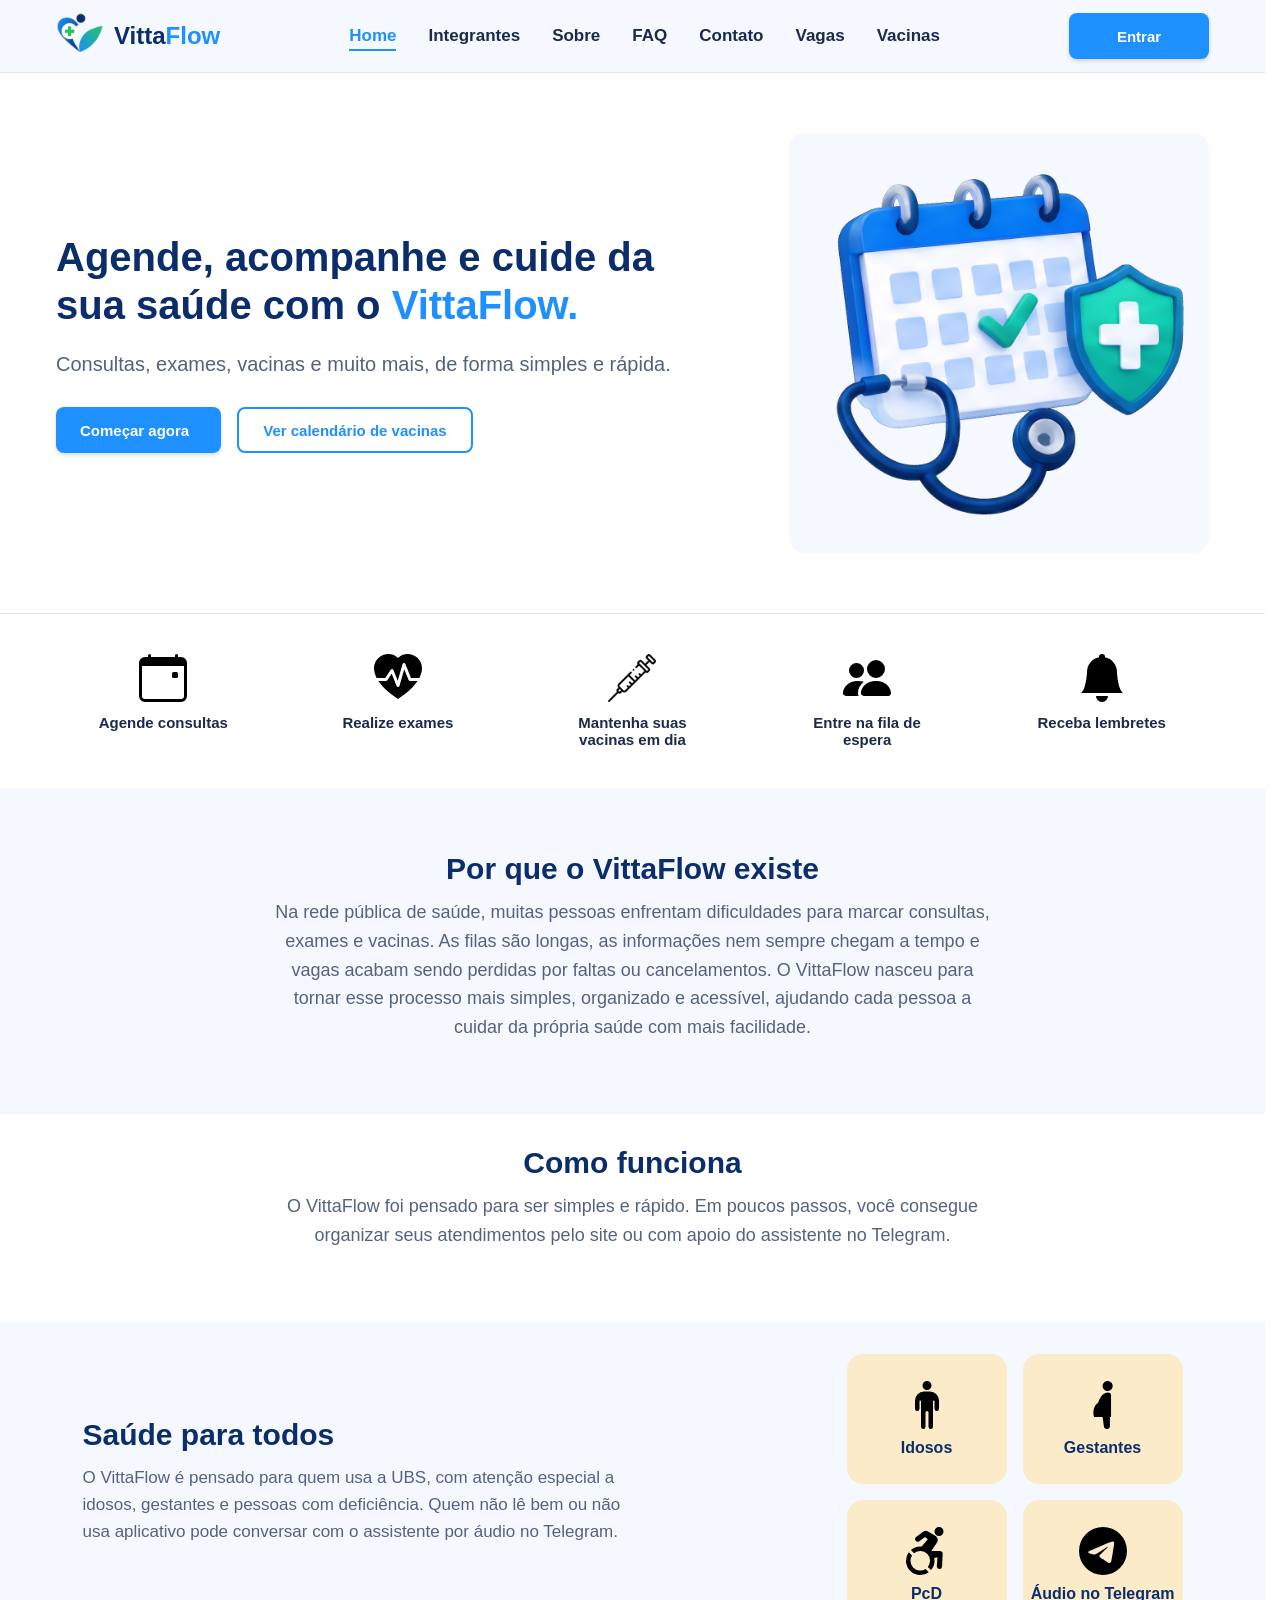
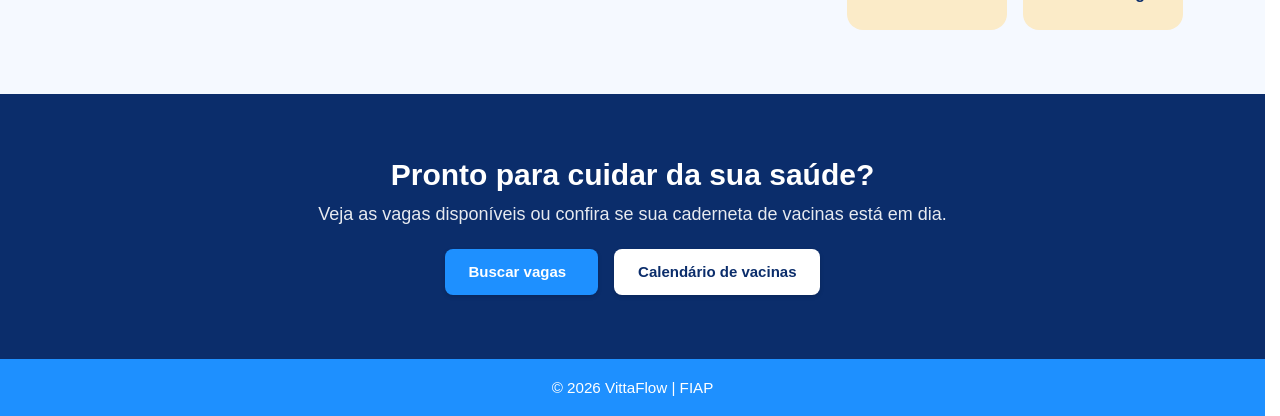
==== commit 2761cc13: "Arruma organização de pastas para entrega" ====
--- a/index.html
+++ b/index.html
@@ -29,17 +29,18 @@
         <nav class="menu-centro" id="menu-centro">
             <ul>
                 <li><a href="./index.html" class="ativo">Home</a></li>
-                <li><a href="./integrantes.html">Integrantes</a></li>
-                <li><a href="./sobre.html">Sobre</a></li>
-                <li><a href="./faq.html">FAQ</a></li>
-                <li><a href="./contato.html">Contato</a></li>
-                <li><a href="./vagas.html">Vagas</a></li>
-                <li><a href="./vacinas.html">Vacinas</a></li>
+                <li><a href="./paginas/integrantes.html">Integrantes</a></li>
+                <li><a href="./paginas/sobre.html">Sobre</a></li>
+                <li><a href="./paginas/faq.html">FAQ</a></li>
+                <li><a href="./paginas/contato.html">Contato</a></li>
+                <li><a href="./paginas/vagas.html">Vagas</a></li>
+                <li><a href="./paginas/vacinas.html">Vacinas</a></li>
+                <li class="menu-login"><a href="./paginas/login.html" class="btn">Entrar</a></li>
             </ul>
         </nav>
 
         <div class="botoes-direita">
-            <a href="login.html" class="btn">Entrar</a>
+            <a href="./paginas/login.html" class="btn">Entrar</a>
         </div>
     </header>
 
@@ -50,9 +51,9 @@
                 <h1>Agende, acompanhe e cuide da sua saúde com o <span class="destaque">VittaFlow.</span></h1>
                 <h3>Consultas, exames, vacinas e muito mais, de forma simples e rápida.</h3>
                 <div class="grupo-botoes">
-                    <a href="vagas.html" class="btn btn-comecar">Começar agora <i
+                    <a href="./paginas/vagas.html" class="btn btn-comecar">Começar agora <i
                             class="fa-solid fa-arrow-right"></i></a>
-                    <a href="vacinas.html" class="btn btn-secundario">Ver calendário de vacinas</a>
+                    <a href="./paginas/vacinas.html" class="btn btn-secundario">Ver calendário de vacinas</a>
                 </div>
             </div>
 
@@ -147,9 +148,9 @@
             <h2>Pronto para cuidar da sua saúde?</h2>
             <p>Veja as vagas disponíveis ou confira se sua caderneta de vacinas está em dia.</p>
             <div class="grupo-botoes grupo-centro">
-                <a href="vagas.html" class="btn btn-comecar">Buscar vagas <i
+                <a href="./paginas/vagas.html" class="btn btn-comecar">Buscar vagas <i
                         class="fa-solid fa-magnifying-glass"></i></a>
-                <a href="vacinas.html" class="btn btn-claro">Calendário de vacinas</a>
+                <a href="./paginas/vacinas.html" class="btn btn-claro">Calendário de vacinas</a>
             </div>
         </section>
     </main>
--- a/css/style.css
+++ b/css/style.css
@@ -17,7 +17,9 @@
   --borda: #dbe6f6;
 }
 
-
+html {
+  scrollbar-gutter: stable;
+}
 
 body {
   font-family: "Montserrat", sans-serif;
@@ -106,6 +108,10 @@
 .menu-centro a.ativo {
   color: var(--azul-tech);
   border-bottom-color: var(--azul-tech);
+}
+
+.menu-login {
+  display: none;
 }
 
 .botoes-direita {
@@ -136,13 +142,11 @@
   cursor: pointer;
   border: none;
   box-shadow: 0 2px 4px rgba(0, 0, 0, 0.15);
-  transition: background-color 0.2s, transform 0.2s;
 }
 
 button:hover,
 .btn:hover {
   background-color: var(--azul-hover);
-  transform: translateY(-1px);
 }
 
 .btn-secundario {
@@ -207,17 +211,6 @@
   transition: transform 0.3s, opacity 0.3s;
 }
 
-.btn-menu.aberto span:nth-child(1) {
-  transform: translateY(8px) rotate(45deg);
-}
-
-.btn-menu.aberto span:nth-child(2) {
-  opacity: 0;
-}
-
-.btn-menu.aberto span:nth-child(3) {
-  transform: translateY(-8px) rotate(-45deg);
-}
 
 /* Layout Principal (Main / Hero) */
 main {
@@ -265,7 +258,6 @@
   min-height: 320px;
   background-color: var(--cinza-claro);
   border-radius: 16px;
-  flex-shrink: 0;
 }
 
 .img-hero {
@@ -662,6 +654,15 @@
     gap: 16px;
   }
 
+  .menu-login {
+    display: block;
+    margin-top: 8px;
+  }
+
+  .menu-login .btn {
+    width: 100%;
+  }
+
   .botoes-direita {
     display: none;
   }
